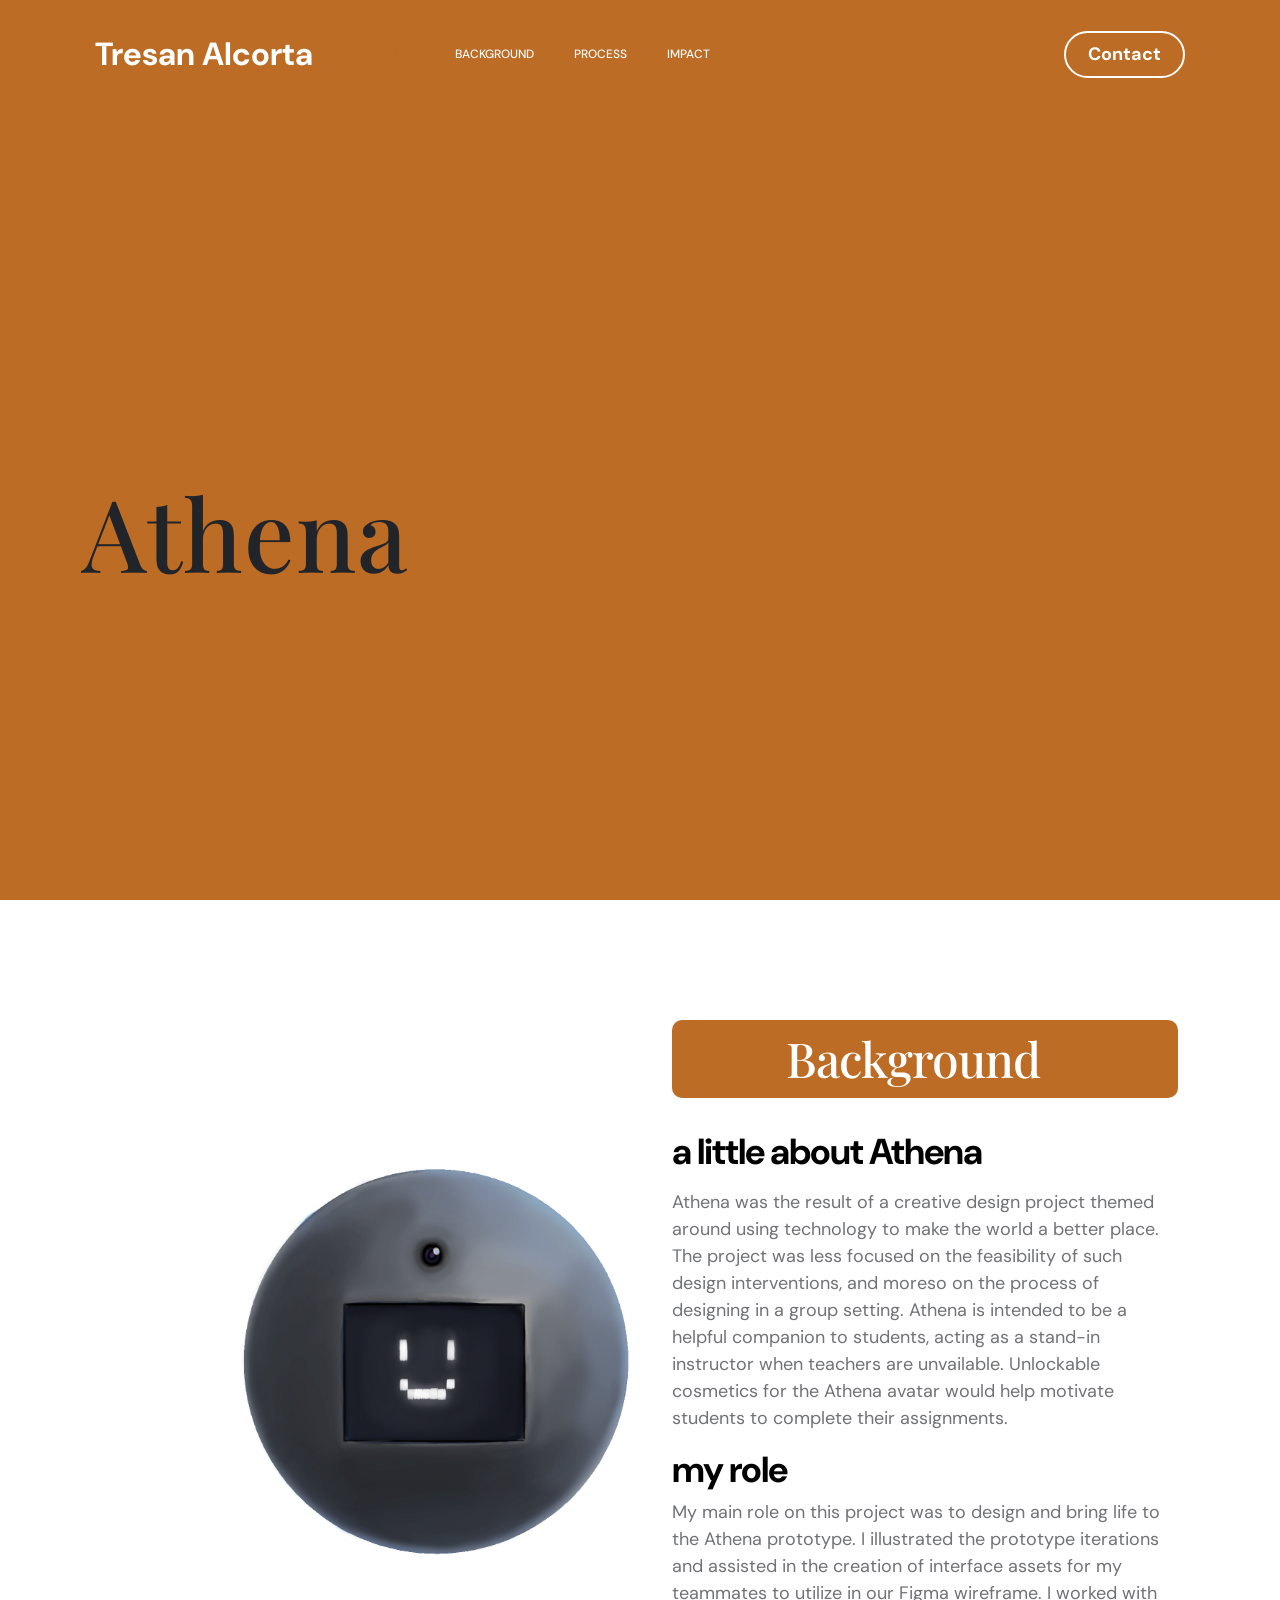
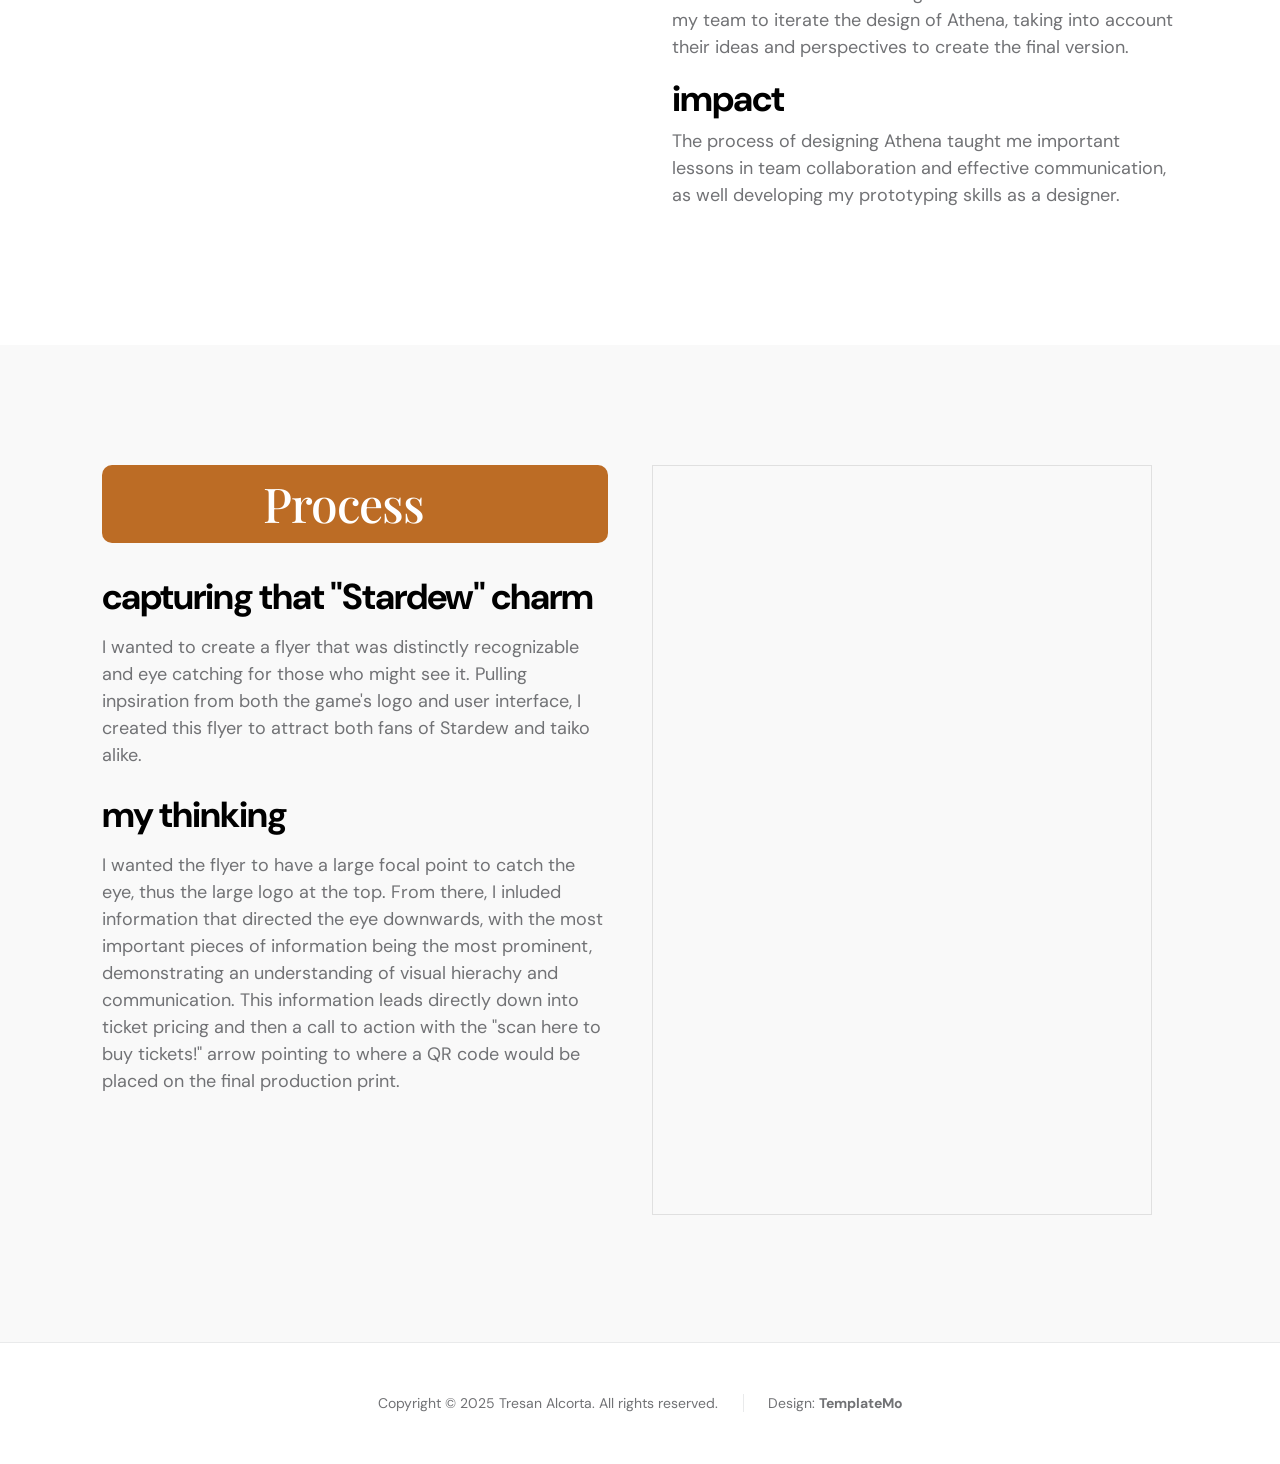
==== athena.html @ 0a97377f "added projects pages, almost good enough to submit!" ====
<!doctype html>
<html lang="en">
    <head>
        <meta charset="utf-8">
        <meta name="viewport" content="width=device-width, initial-scale=1">

        <meta name="description" content="Portfolio website showcasing work done by Tresan Alcorta">
        <meta name="author" content="Tresan Alcorta">

        <title>Tresan Alcorta's Portfolio</title>

        <!-- CSS FILES -->
        <link rel="preconnect" href="https://fonts.googleapis.com">
        
        <link rel="preconnect" href="https://fonts.gstatic.com" crossorigin>
        
        <link href="https://fonts.googleapis.com/css2?family=DM+Sans:wght@400;500;700&display=swap" rel="stylesheet">

        <link href="css/bootstrap.min.css" rel="stylesheet">

        <link href="css/bootstrap-icons.css" rel="stylesheet">

        <link href="css/magnific-popup.css" rel="stylesheet">

        <link href="css/templatemo-first-portfolio-style.css" rel="stylesheet">

        <link href="https://fonts.googleapis.com/css2?family=Playfair+Display:ital,wght@0,400..900;1,400..900&display=swap" rel="stylesheet">

        <link href="https://fonts.googleapis.com/css2?family=Caveat:wght@400..700&display=swap" rel="stylesheet">
        
    </head>
    
    <body>

        <section class="preloader">
            <div class="spinner">
                <span class="spinner-rotate"></span>    
            </div>
        </section>

        <nav class="navbar navbar-expand-lg">
            <div class="container">

                <button class="navbar-toggler" type="button" data-bs-toggle="collapse" data-bs-target="#navbarNav" aria-controls="navbarNav" aria-expanded="false" aria-label="Toggle navigation">
                    <span class="navbar-toggler-icon"></span>
                </button>

                <!-- <a href="index.html" class="navbar-brand mx-auto mx-lg-0">Tresan Alcorta</a> -->

                <div class="d-flex align-items-center d-lg-none">
                    <i class="navbar-icon bi-telephone-plus me-3"></i>
                    <a class="custom-btn btn" href="#section_5">
                        425-659-0700
                    </a>
                </div>

                <div class="collapse navbar-collapse" id="navbarNav">
                    <a href="index.html" class="navbar-brand mx-auto mx-lg-0">Tresan Alcorta</a>
                    <ul class="navbar-nav ms-lg-5">
                        <li class="nav-item">
                            <a class="nav-link click-scroll" href="#section_1">Home</a>
                        </li>

                        <li class="nav-item">
                            <a class="nav-link click-scroll" href="#section_2">Background</a>
                        </li>

                        <li class="nav-item">
                            <a class="nav-link click-scroll" href="#section_3">Process</a>
                        </li>

                        <li class="nav-item">
                            <a class="nav-link click-scroll" href="#section_4">Impact</a>
                        </li>

                        <!-- <li class="nav-item">
                            <a class="nav-link click-scroll" href="#section_5">Contact</a>
                        </li> -->
                    </ul>

                    <div class="d-lg-flex align-items-center d-none ms-auto">
                        <!-- <i class="navbar-icon bi-telephone-plus me-3"></i> -->
                        <a class="custom-btn btn" href="index.html#section_5">
                            Contact
                        </a>
                    </div>
                </div>

            </div>
        </nav>

        <main>

            <section class="section_1-1 hero d-flex justify-content-center align-items-center" id="section_1">
                <div class="container">
                    <div class="row">

                        <div class="col">
                            <div class="hero-text">
                                <div class="hero-title-wrap d-flex align-items-center mb-4">
                                    <!-- <img src="images/happy-bearded-young-man.jpg" class="avatar-image avatar-image-large img-fluid" alt=""> -->

                                    <!-- <h1 class="hero-title ms-3 mb-0"></h1> -->
                                </div>

                                <h1 class="playfair-hero">Athena</h1>
                                <!-- <p class="caveat">Portfolio</p> -->
                                <!-- <p class="mb-4"><a class="custom-btn btn custom-link" href="#section_2">Take a Look</a></p> -->

                            </div>
                        </div> 
                        

                        <!-- <div class="col-lg-5 col-12 justify-content-center">
                            <div class="hero-image-wrap"></div>
                            <img src="" class="hero-image img-fluid" alt="">
                        </div> -->

                    </div>
                </div>

                <!-- <svg xmlns="http://www.w3.org/2000/svg" viewBox="0 0 1440 320"><path fill="#535da1" fill-opacity="1" d="M0,160L24,160C48,160,96,160,144,138.7C192,117,240,75,288,64C336,53,384,75,432,106.7C480,139,528,181,576,208C624,235,672,245,720,240C768,235,816,213,864,186.7C912,160,960,128,1008,133.3C1056,139,1104,181,1152,202.7C1200,224,1248,224,1296,197.3C1344,171,1392,117,1416,90.7L1440,64L1440,0L1416,0C1392,0,1344,0,1296,0C1248,0,1200,0,1152,0C1104,0,1056,0,1008,0C960,0,912,0,864,0C816,0,768,0,720,0C672,0,624,0,576,0C528,0,480,0,432,0C384,0,336,0,288,0C240,0,192,0,144,0C96,0,48,0,24,0L0,0Z"></path></svg> -->
            </section>


            <section class="about section-padding" id="section_2">
                <div class="container">
                    <div class="row">

                        <div class="col-lg-6 col-12">
                            <a href="images/projects/athenadrone.png" class="popup-image">
                                <img class="project-img" src="images/projects/athenadrone.png" class="about-image img-fluid" alt="">
                            </a>
                            
                        </div>

                        <div class="col-lg-6 col-12 mt-5 mt-lg-0">
                            <div class="about-thumb">

                                <div class="section-title-wrap d-flex justify-content-center align-items-center mb-4">
                                    <h2 class="text-white me-4 mb-0 playfair-header float-center">Background</h2>

                                    <!-- <img src="images/profilephotoround.png" class="avatar-image img-fluid" alt=""> -->
                                </div>

                                <h3 class="pt-2 mb-3">a little about Athena</h3>

                                <p>Athena was the result of a creative design project themed around using technology to make the world a better place. The project was less focused on the feasibility of such design interventions, and moreso on the process of designing in a group setting. Athena is intended to be a helpful companion to students, acting as a stand-in instructor when teachers are unvailable. Unlockable cosmetics for the Athena avatar would help motivate students to complete their assignments.</p>

                                <h3>my role</h3>

                                <p>My main role on this project was to design and bring life to the Athena prototype. I illustrated the prototype iterations and assisted in the creation of interface assets for my teammates to utilize in our Figma wireframe. I worked with my team to iterate the design of Athena, taking into account their ideas and perspectives to create the final version.</p>

                                <h3>impact</h3>
                                <p>The process of designing Athena taught me important lessons in team collaboration and effective communication, as well developing my prototyping skills as a designer.</p>
                            </div>
                        </div>

                    </div>
                </div>
            </section>

            <section class="about section-padding" id="section_3" style="background-color: #f9f9f9;">
                <div class="container">
                    <div class="row">
                        
                        <div class="col-lg-6 col-12 mt-5 mt-lg-0">
                            <div class="about-thumb">

                                <div class="section-title-wrap d-flex justify-content-center align-items-center mb-4">
                                    <h2 class="text-white me-4 mb-0 playfair-header float-center">Process</h2>

                                </div>

                                <h3 class="pt-2 mb-3">capturing that "Stardew" charm</h3>

                                <p>I wanted to create a flyer that was distinctly recognizable and eye catching for those who might see it. Pulling inpsiration from both the game's logo and user interface, I created this flyer to attract both fans of Stardew and taiko alike. </p>

                                <h3 class="pt-2 mb-3">my thinking</h3>
                                <p class="">I wanted the flyer to have a large focal point to catch the eye, thus the large logo at the top. From there, I inluded information that directed the eye downwards, with the most important pieces of information being the most prominent, demonstrating an understanding of visual hierachy and communication. This information leads directly down into ticket pricing and then a call to action with the "scan here to buy tickets!" arrow pointing to where a QR code would be placed on the final production print.</p>

                                <h3></h3>
                            </div>
                        </div>

                        <div class="col-lg-6 col-12">
                            <div class="col-lg-6 col-12">
                            <iframe style="border: 1px solid rgba(0, 0, 0, 0.1);" width="500" height="750" src="https://embed.figma.com/proto/RP99ftiJah7hJCfqLFLR6b/Athena?type=design&node-id=38-10&scaling=scale-down&page-id=0%3A1&embed-host=share" allowfullscreen></iframe>
                            
                        </div>
                            
                        </div>


                    </div>
                </div>
            </section>

        </main>

        <footer class="site-footer">
            <div class="container">
                <div class="row">

                    <div class="col-lg-12 col-12">
                        <div class="copyright-text-wrap">
                            <p class="mb-0">
                                <span class="copyright-text">Copyright © 2025 Tresan Alcorta.  All rights reserved.</span>
                                Design: 
                                <a rel="sponsored" href="https://templatemo.com" target="_blank">TemplateMo</a>
                            </p>
                        </div>
                    </div>

                </div>
            </div>
        </footer>

        <!-- JAVASCRIPT FILES -->
        <script src="js/jquery.min.js"></script>
        <script src="js/bootstrap.min.js"></script>
        <script src="js/jquery.sticky.js"></script>
        <script src="js/click-scroll.js"></script>
        <script src="js/jquery.magnific-popup.min.js"></script>
        <script src="js/magnific-popup-options.js"></script>
        <script src="js/custom.js"></script>

    </body>
</html>
---- css/templatemo-first-portfolio-style.css ----
/*

TemplateMo 578 First Portfolio

https://templatemo.com/tm-578-first-portfolio

*/


/*---------------------------------------
  CUSTOM PROPERTIES ( VARIABLES )             
-----------------------------------------*/
:root {
  --white-color:                  #ffffff;
  --primary-color:                #dda15e;
  --secondary-color:              #bc6c25;
  --section-bg-color:             #f9f9f9;
  --dark-color:                   #000000;
  --p-color:                      #717275;
  --border-color:                 #e9eaeb;
  --featured-border-color:        #606c38;

  --body-font-family:             'DM Sans', sans-serif;

  --h1-font-size:                 62px;
  --h2-font-size:                 48px;
  --h3-font-size:                 36px;
  --h4-font-size:                 32px;
  --h5-font-size:                 24px;
  --h6-font-size:                 22px;
  --p-font-size:                  18px;
  --menu-font-size:               12px;
  --copyright-font-size:          14px;

  --border-radius-large:          100px;
  --border-radius-medium:         20px;
  --border-radius-small:          10px;

  --font-weight-normal:           400;
  --font-weight-medium:           500;
  --font-weight-bold:             700;
}

#section_1 {
  width: 100vw;
  height: 100vh;
}

.section_1-1 {
  height: 50vh;
}

.project-img {
  height: 80vh;
}

.playfair-hero {
  font-family: "Playfair Display", serif;
  font-optical-sizing: auto;
  font-weight: 500;
  font-style: normal;
  font-size: 100px;
  display: inline;
}

.playfair-header {
  font-family: "Playfair Display", serif;
  font-optical-sizing: auto;
  font-weight: 500;
  font-style: normal;
}

.caveat {
  font-family: "Caveat", cursive;
  font-optical-sizing: auto;
  font-weight: 400;
  font-style: normal;
  color: var(--white-color);
  font-size: 80px;
  padding: 0rem;
  display: inline;
}

.starchu {
  width: 75%;
  height: 75%;
  display: flex;
  padding-top: 10rem;
}

body {
    background: var(--white-color);
    font-family: var(--body-font-family); 
}

#section_1 {
  background-color: 606c38;
}

.about-image {
  border-radius: 15px;
  height: 80%;
}

/*---------------------------------------
  TYPOGRAPHY               
-----------------------------------------*/

h2,
h3,
h4,
h5,
h6 {
  color: var(--dark-color);
}

h1,
h2,
h3,
h4,
h5,
h6 {
  font-weight: var(--font-weight-bold);
  letter-spacing: -1px;
}

h1 {
  font-size: var(--h1-font-size);
  letter-spacing: 1px;
}

h2 {
  font-size: var(--h2-font-size);
  color: var(--secondary-color);
  
}

h3 {
  font-size: var(--h3-font-size);
}

h4 {
  font-size: var(--h4-font-size);
}

h5 {
  font-size: var(--h5-font-size);
  line-height: normal;
}

h6 {
  font-size: var(--h6-font-size);
}

p {
  color: var(--p-color);
  font-size: var(--p-font-size);
  font-weight: var(--font-weight-normal);
}

ul li {
  color: var(--p-color);
  font-size: var(--p-font-size);
  font-weight: var(--font-weight-normal);
}

a, 
button {
  touch-action: manipulation;
  transition: all 0.3s;
}

a {
  color: var(--p-color);
  text-decoration: none;
}

a:hover {
  color: var(--secondary-color);
}

::selection {
  background: var(--secondary-color);
  color: var(--white-color);
}

::-moz-selection {
  background: var(--secondary-color);
  color: var(--white-color);
}

.section-padding {
  padding-top: 120px;
  padding-bottom: 120px;
}

b,
strong {
  font-weight: var(--font-weight-bold);
}

.section-title-wrap {
  background: var(--secondary-color);
  border-radius: var(--border-radius-small);
  padding: 10px 30px;
}


/*---------------------------------------
  AVATAR IMAGE               
-----------------------------------------*/
.avatar-image {
  border-radius: var(--border-radius-large);
  width: 160px;
  height: 160px;
  object-fit: cover;
}

.avatar-image-large {
  width: 90.4px;
  height: 90.4px;
}


/*---------------------------------------
  PRE LOADER               
-----------------------------------------*/
.preloader {
  position: fixed;
  top: 0;
  left: 0;
  width: 100%;
  height: 100%;
  z-index: 99999;
  display: flex;
  flex-flow: row nowrap;
  justify-content: center;
  align-items: center;
  background: none repeat scroll 0 0 var(--white-color);
}

.spinner {
  border: 1px solid transparent;
  border-radius: var(--border-radius-small);
  position: relative;
}

.spinner:before {
  content: '';
  box-sizing: border-box;
  position: absolute;
  top: 50%;
  left: 50%;
  width: 45px;
  height: 45px;
  margin-top: -10px;
  margin-left: -10px;
  border-radius: 50%;
  border: 1px solid var(--border-color);
  border-top-color: var(--white-color);
  animation: spinner .9s linear infinite;
}

@-webkit-@keyframes spinner {
  to {transform: rotate(360deg);
  }
}

@keyframes spinner {
  to {transform: rotate(360deg);}
}


/*---------------------------------------
  CUSTOM ICON               
-----------------------------------------*/
.navbar-icon {
  background: var(--white-color);
  border-radius: var(--border-radius-large);
  color: var(--dark-color);
  width: 47px;
  height: 47px;
  line-height: 47px;
  text-align: center;
}

.is-sticky .navbar-icon {
  background: var(--secondary-color);
  color: var(--white-color);
}

.form-check-icon {
  color: var(--secondary-color);
}


/*---------------------------------------
  CUSTOM BUTTON               
-----------------------------------------*/
.custom-btn,
.navbar .custom-btn {
  font-size: var(--p-font-size);
  font-weight: var(--font-weight-bold);
}

.navbar .custom-btn {
  background: transparent;
  border-width: 2px;
  border-style: solid;
  border-color: var(--white-color);
  color: var(--white-color);
  padding: 8px 22px;
}

.navbar .custom-btn:hover {
  background: var(--white-color);
  border-color: transparent;
  color: var(--secondary-color);
}

.custom-btn {
  background: var(--secondary-color);
  border-radius: var(--border-radius-large);
  color: var(--white-color);
  font-weight: var(--font-weight-bold);
  padding: 12px 24px;
}

.custom-btn:hover {
  background: var(--primary-color);
  box-shadow: 0 1rem 3rem rgba(0,0,0,.175);
  color: var(--white-color);
}

.custom-border-btn {
  background: transparent;
  border: 2px solid var(--border-color);
  color: var(--p-color);
}

.custom-border-btn:hover {
  background: var(--secondary-color);
  border-color: var(--secondary-color);
  color: var(--white-color);
}

.custom-link {
	background-color: var(--primary-color);
}

.custom-link:hover {
	background-color: var(--secondary-color);
}


/*---------------------------------------
  NAVIGATION              
-----------------------------------------*/
.sticky-wrapper {
  position: relative;
  z-index: 222;
  height: auto !important;
}

.is-sticky,
.is-sticky .navbar .container {
  background: var(--white-color);
  box-shadow: 0 1rem 3rem rgb(0 0 0 / 18%);
}

.is-sticky .navbar-brand,
.is-sticky .navbar-brand:hover {
  color: var(--dark-color);
}

.is-sticky .navbar-nav .nav-link {
  color: var(--p-color);
}

.is-sticky .navbar .custom-btn {
  border-color: var(--secondary-color);
  color: var(--secondary-color);
}

.is-sticky .navbar .custom-btn:hover {
  background: var(--secondary-color);
  color: var(--white-color);
}

.navbar {
  background: transparent;
  position: absolute;
  z-index: 9;
  right: 0;
  left: 0;
  transition: all 0.3s;
  padding-top: 15px;
  padding-bottom: 0;
}

.navbar .container {
  border-radius: var(--border-radius-small);
  padding: 10px 25px;
}

.navbar-brand {
  font-size: var(--h4-font-size);
  font-weight: var(--font-weight-bold);
}

.navbar-brand,
.navbar-brand:hover {
  color: var(--white-color);
}

.navbar-expand-lg .navbar-nav .nav-link {
  padding-right: 0;
  padding-left: 0;
  margin-right: 20px;
  margin-left: 20px;
}

.navbar-nav .nav-link {
  display: inline-block;
  color: var(--section-bg-color);
  font-size: var(--menu-font-size);
  font-weight: var(--font-weight-medium);
  text-transform: uppercase;
  position: relative;
  padding-top: 15px;
  padding-bottom: 15px;
}

.navbar-nav .nav-link::after {
  content: "";
  background: transparent;
  position: absolute;
  bottom: 6px;
  right: 0;
  left: 0;
  width: 100%;
  height: 2px;
}

.navbar-nav .nav-link.active::after, 
.navbar-nav .nav-link:hover::after {
  background: var(--secondary-color);
}

.navbar-nav .nav-link.active, 
.navbar-nav .nav-link:hover {
  color: var(--secondary-color);
}

.navbar-toggler {
  border: 0;
  padding: 0;
  cursor: pointer;
  margin: 0;
  width: 30px;
  height: 35px;
  outline: none;
}

.navbar-toggler:focus {
  outline: none;
  box-shadow: none;
}

.navbar-toggler[aria-expanded="true"] .navbar-toggler-icon {
  background: transparent;
}

.navbar-toggler[aria-expanded="true"] .navbar-toggler-icon:before,
.navbar-toggler[aria-expanded="true"] .navbar-toggler-icon:after {
  transition: top 300ms 50ms ease, -webkit-transform 300ms 350ms ease;
  transition: top 300ms 50ms ease, transform 300ms 350ms ease;
  transition: top 300ms 50ms ease, transform 300ms 350ms ease, -webkit-transform 300ms 350ms ease;
  top: 0;
}

.navbar-toggler[aria-expanded="true"] .navbar-toggler-icon:before {
  transform: rotate(45deg);
}

.navbar-toggler[aria-expanded="true"] .navbar-toggler-icon:after {
  transform: rotate(-45deg);
}

.navbar-toggler .navbar-toggler-icon {
  background: var(--white-color);
  transition: background 10ms 300ms ease;
  display: block;
  width: 30px;
  height: 2px;
  position: relative;
}

.navbar-toggler .navbar-toggler-icon:before,
.navbar-toggler .navbar-toggler-icon:after {
  transition: top 300ms 350ms ease, -webkit-transform 300ms 50ms ease;
  transition: top 300ms 350ms ease, transform 300ms 50ms ease;
  transition: top 300ms 350ms ease, transform 300ms 50ms ease, -webkit-transform 300ms 50ms ease;
  position: absolute;
  right: 0;
  left: 0;
  background: var(--white-color);
  width: 30px;
  height: 2px;
  content: '';
}

.navbar-toggler .navbar-toggler-icon::before {
  top: -8px;
}

.navbar-toggler .navbar-toggler-icon::after {
  top: 8px;
}


/*---------------------------------------
  HERO              
-----------------------------------------*/
.hero {
  background: var(--secondary-color);
  position: relative;
  overflow: hidden;
  padding-top: 330px;
  padding-bottom: 330px;
  width: 100vw;
  height: 100vh;
}

@media  screen and (min-width: 991px) {
  .hero {
    height: 60vh;
  }
}

.hero-title,
.hero h2 {
  background: var(--white-color);
  box-shadow: 0 1rem 3rem rgba(0,0,0,.175);
  border-radius: var(--border-radius-large);
  display: inline-block;
  padding: 8px 24px;
}

.hero-title {
	font-size: 44px;
}

.hero h2 {
	font-size: 38px;
}

.hero-text {
  position: relative;
  z-index: 22;
  top: 70px;
}

.hero-image-wrap {
  background: var(--white-color);
  border-radius: 100%;
  width: 350px;
  height: 350px;
  position: absolute;
  z-index: 22;
  top: -50px;
  right: 0;
  left: 0;
  margin: auto;
  pointer-events: none;
}

.hero-image {
  position: absolute;
  z-index: 22;
  top: 0;
  min-width: 550px;
}

.hero svg {
  position: absolute;
  z-index: 2;
  bottom: 0;
  right: 0;
  left: 0;
  overflow: hidden;
  height: 100%;
  pointer-events: none;
}

.school-logo {
  width: 75%;
}


/*---------------------------------------
  ABOUT              
-----------------------------------------*/
.profile-thumb {
  border: 1px solid var(--border-color);
  border-radius: var(--border-radius-medium);
  position: relative;
  overflow: hidden;
}

.profile-title {
  border-bottom: 1px solid var(--border-color);
  padding: 15px 30px;
}

.profile-small-title {
  border-right: 1px solid var(--border-color);
  color: var(--secondary-color);
  font-weight: var(--font-weight-bold);
  min-width: 140px;
  margin-right: 10px;
  padding: 13px 30px;
  display: inline-block;
}

.profile-body p {
  margin-bottom: 0;
}

.profile-body p:nth-of-type(even) {
  background: var(--white-color);
}

.about-age {
  border-radius: var(--border-radius-medium);
}

.about-thumb {
  padding-right: 20px;
  padding-left: 20px;
}


/*---------------------------------------
  FEATURED              
-----------------------------------------*/
.featured-numbers {
  font-size: var(--h1-font-size);
  line-height: normal;
  display: block;
}

.featured-text {
  color: var(--secondary-color);
}

.featured-border-bottom {
  border-bottom: 1px solid var(--border-color);
}

.featured-border-start {
  border-left: 1px solid var(--border-color);
}


/*---------------------------------------
  CLIENTS              
-----------------------------------------*/

.clients-item-height {
	height: 120px;
}

.clients-image {
  display: block;
  max-width: 100px;
  margin: auto;
  transition: all ease 0.2s;
}

.clients-image:hover {
  transform: scale(1.3);
}


/*---------------------------------------
  SERVICES              
-----------------------------------------*/
.services,
.featured {
  background: var(--section-bg-color);
  border-top: 1px solid var(--border-color);
  border-bottom: 1px solid var(--border-color);
}

.services-thumb {
  background: var(--white-color);
  border: 2px solid transparent;
  border-radius: var(--border-radius-medium);
  position: relative;
  overflow: hidden;
  margin-bottom: 24px;
  padding: 40px 40px 240px 40px;
  transition: all 0.5s;
}

.services-thumb-up {
  position: relative;
  bottom: 50px;
  margin-bottom: -50px;
}

.services-thumb:hover {
  border: 2px solid var(--secondary-color);
  box-shadow: 0 1rem 3rem rgba(0,0,0,.175);
}

.services-thumb:hover .services-icon-wrap {
  /* background: var(--secondary-color);
  border-color: var(--secondary-color); */
  /* color: var(--white-color); */
}


.services-icon-wrap {
  /* border: 1px solid var(--border-color); */
  border-radius: var(--border-radius-small);
  position: absolute;
  bottom: 0;
  right: 0;
  width: 50%;
  height: 55%;
  transform: rotate(-35deg) translateY(55px);
  transition: all ease 0.5s;
}

.services-icon {
  font-size: 90px;
  position: relative;
  bottom: 15px;
}

.services-thumb:hover .services-price-wrap {
  background: var(--secondary-color);
}

.services-thumb:hover .services-price-overlay {
  background: var(--primary-color);
}

.services-price-wrap {
  background: var(--primary-color);
  border-radius: var(--border-radius-medium);
  position: relative;
  overflow: hidden;
  padding: 6px 20px 6px 15px;
  transition: all ease 0.5s;
}

.services-price-text {
  color: var(--white-color);
  font-size: var(--copyright-font-size);
  font-weight: var(--font-weight-bold);
}

.services-price-overlay {
  background: var(--secondary-color);
  border-bottom-left-radius: 100%;
  position: absolute;
  top: 0;
  right: 0;
  width: 20px;
  height: 20px;
  pointer-events: none;
}


/*---------------------------------------
  PROJECTS              
-----------------------------------------*/
.projects-thumb {
  background: var(--section-bg-color);
  border: 2px solid var(--white-color);
  border-radius: var(--border-radius-medium);
  position: relative;
  overflow: hidden;
  margin-top: 24px;
  margin-bottom: 24px;
  padding: 40px;
  transition: all ease 0.5s;
}

.projects-thumb:hover {
  border-color: var(--secondary-color);
}

.projects-thumb:hover .projects-image,
.projects-thumb:focus .projects-image {
  transform: rotate(0) translateY(0);
}

.projects-thumb .popup-image {
  display: block;
  width: 100%;
  height: 100%;
}

.projects-image {
  border-radius: var(--border-radius-medium);
  display: block;
  width: 100%;
  transform: rotate(10deg) translateY(80px);
  transition: all ease 0.5s;
  float: left;
}

.projects-title {
  margin-bottom: 20px;
}

.projects-tag {
  font-size: var(--menu-font-size);
  font-weight: var(--font-weight-medium);
  color: var(--secondary-color);
  text-transform: uppercase;
  margin-bottom: 5px;
}


/*---------------------------------------
  CONTACT              
-----------------------------------------*/
.contact {
  background: var(--section-bg-color);
}

.contact-info {
  background: var(--white-color);
  border-top-right-radius: var(--border-radius-small);
  border-bottom-right-radius: var(--border-radius-small);
  padding: 60px 30px 30px 30px;
  height: 100%;
}

.contact-info-border-start {
  border-right: 1px solid var(--border-color);
  border-radius: var(--border-radius-small) 0 0 var(--border-radius-small);
}

.contact-form {
  margin-left: 10px;
}


/*---------------------------------------
  CUSTOM FORM               
-----------------------------------------*/
.custom-form .form-control {
  background: var(--white-color);
  box-shadow: none;
  border: 2px solid var(--border-color);
  color: var(--p-color);
  margin-bottom: 24px;
  padding-top: 13px;
  padding-bottom: 13px;
  outline: none;
}

.form-floating>label {
  color: var(--p-color);
}

.form-check-inline {
  vertical-align: middle;
  width: 100%;
  position: relative;
  margin-right: 0;
  margin-top: 0;
  margin-bottom: 24px;
  padding: 0;
}

.custom-form .form-check-label {
  position: absolute;
  top: 50%;
  left: 50%;
  transform: translate(-50%, -50%);
  text-align: center;
}

.form-check-label-text {
  color: var(--p-color);
  display: block;
  font-size: copyright-font-size;
  margin-top: 5px;
}

.form-check-input[type=checkbox] {
  background: var(--white-color);
  border: 2px solid var(--border-color);
  box-shadow: none;
  outline: none;
  width: 100%;
  margin-top: 0;
  margin-left: 0;
  padding: 40px 50px;
}

.form-check-input:checked[type=checkbox] {
  background-image: none;
}

.form-check-input:hover,
.form-check-input:checked {
  background-color: transparent;
  border-color: var(--secondary-color);
}

.custom-form .form-control:hover,
.custom-form .form-control:focus {
  background: transparent;
  border-color: var(--secondary-color);
}

.custom-form .form-floating textarea {
  height: 150px;
}

.custom-form button[type="submit"] {
  background: var(--secondary-color);
  border: none;
  border-radius: var(--border-radius-large);
  color: var(--white-color);
  font-weight: var(--font-weight-bold);
  transition: all 0.3s;
  margin-bottom: 0;
}

.custom-form button[type="submit"]:hover,
.custom-form button[type="submit"]:focus {
  background: var(--primary-color);
  border-color: transparent;
}


/*---------------------------------------
  SITE FOOTER              
-----------------------------------------*/
.site-footer {
  border-top: 1px solid var(--border-color);
  padding-top: 50px;
  padding-bottom: 50px;
  text-align: center;
}

.site-footer-title {
  font-size: var(--menu-font-size);
  color: var(--dark-color);
  text-transform: uppercase;
}

.copyright-text-wrap p,
.copyright-text {
  font-size: var(--copyright-font-size);
}

.copyright-text {
  border-right: 1px solid var(--border-color);
  padding-right: 25px;
  margin-right: 20px;
}

.copyright-text-wrap a {
  font-weight: var(--font-weight-bold);
}

.footer-menu {
  margin: 0;
  padding: 0;
}

.footer-menu-item {
  list-style: none;
  display: inline-block;
  vertical-align: top;
}

.footer-menu-link {
  border: 1px solid var(--border-color);
  border-radius: var(--border-radius-medium);
  font-size: var(--copyright-font-size);
  font-weight: var(--font-weight-medium);
  display: inline-block;
  vertical-align: top;
  text-align: center;
  margin-right: 10px;
  margin-bottom: 10px;
  padding: 6px 14px;
  min-width: 70px;
}

.footer-menu-link:hover {
  background: var(--secondary-color);
  border-color: transparent;
  color: var(--white-color);
}


/*---------------------------------------
  SOCIAL ICON               
-----------------------------------------*/
.social-icon {
  margin: 0;
  padding: 0;
}

.social-icon-item {
  list-style: none;
  display: inline-block;
  vertical-align: top;
}

.social-icon-link {
  border: 1px solid var(--border-color);
  border-radius: var(--border-radius-large);
  font-size: var(--copyright-font-size);
  color: var(--dark-color);
  display: inline-block;
  vertical-align: top;
  margin: 2px 2px 5px 2px;
  width: 40px;
  height: 40px;
  line-height: 40px;
  text-align: center;
}

.social-icon-link:hover {
  background: var(--secondary-color);
  border-color: transparent;
  color: var(--white-color);
}


/*---------------------------------------
  RESPONSIVE STYLES               
-----------------------------------------*/
@media screen and (min-width: 1600px) {
  .hero {
    padding-top: 380px;
    padding-bottom: 380px;
  }

  .hero-image-wrap {
    top: -50px;
    width: 400px;
    height: 400px;
  }

  .hero-image {
    min-width: 650px;
  }
  
  .hero-title,
	.hero h2 {
	  font-size: var(--h2-font-size);
	}
}

@media screen and (max-width: 991px) {
  h1 {
    font-size: 48px;
  }

  h2 {
    font-size: 36px;
  }

  h3 {
    font-size: 32px;
  }

  h4 {
    font-size: 28px;
  }

  h5 {
    font-size: 20px;
  }

  h6 {
    font-size: 18px;
  }

  .-padding {
    padding-top: 80px;
    padding-bottom: 80px;
  }

  .custom-btn,
  .navbar .custom-btn {
    font-size: var(--copyright-text-font-size);
    padding: 8px 16px;
  }

  .navbar .container {
    background: var(--white-color);
  }

  .navbar-brand,
  .navbar-brand:hover {
    color: var(--dark-color);
  }

  .navbar-icon {
    background: var(--secondary-color);
    color: var(--white-color);
    width: 44px;
    height: 44px;
    line-height: 44px;
  }

  .navbar .custom-btn {
    border-color: var(--secondary-color);
    color: var(--secondary-color);
  }

  .navbar-toggler .navbar-toggler-icon,
  .navbar-toggler .navbar-toggler-icon:before,
  .navbar-toggler .navbar-toggler-icon:after {
    background: var(--dark-color);
  }

  .navbar-expand-lg .navbar-nav .nav-link {
    margin-left: 0;
  }

  .navbar-nav .nav-link {
    color: var(--p-color);
    padding-top: 10px;
    padding-bottom: 10px;
  }

  .hero {
    padding-top: 200px;
    padding-bottom: 400px;
  }

  .hero-text {
    top: 0;
    margin-bottom: 120px;
  }

  .about-thumb {
    padding-right: 0;
    padding-left: 0;
  }

  .about-numbers {
    font-size: 42px;
  }

  .services-thumb-up {
    bottom: 0;
    margin-bottom: 32px;
  }

  .services-thumb {
    margin-bottom: 32px;
    padding-bottom: 270px;
  }

  .services-icon-wrap {
    width: 45%;
    height: 60%;
  }

  .services .col-lg-10 .row .col-lg-6:last-child,
  .projects .col-lg-4:last-child {
    margin-bottom: 0;
  }

  .projects-thumb {
    margin-top: 0;
    margin-bottom: 32px;
  }

  .contact-info {
    border-radius: 0 0 var(--border-radius-small) var(--border-radius-small);
    padding: 40px 30px;
  }

  .contact-info-border-start {
    border-right: 0;
    border-bottom: 1px solid var(--border-color);
    border-radius: var(--border-radius-small) var(--border-radius-small) 0 0;
  }
}

@media screen and (max-width: 575px) {
  .navbar .container {
    margin-right: 12px;
    margin-left: 12px;
  }
}

@media screen and (max-width: 480px) {
  h1 {
    font-size: 40px;
  }

  h2 {
    font-size: 28px;
  }

  h3 {
    font-size: 26px;
  }

  h4 {
    font-size: 22px;
  }

  h5 {
    font-size: 20px;
  }

  .custom-btn,
  .navbar .custom-btn {
    font-size: 13px;
    padding: 6px 12px;
  }

  .navbar-icon {
    font-size: var(--copyright-font-size);
    width: 35.5px;
    height: 35.5px;
    line-height: 35.5px;
  }

  .hero-image-wrap {
    width: 300px;
    height: 300px;
  }

  .hero-image {
    min-width: inherit;
  }
}
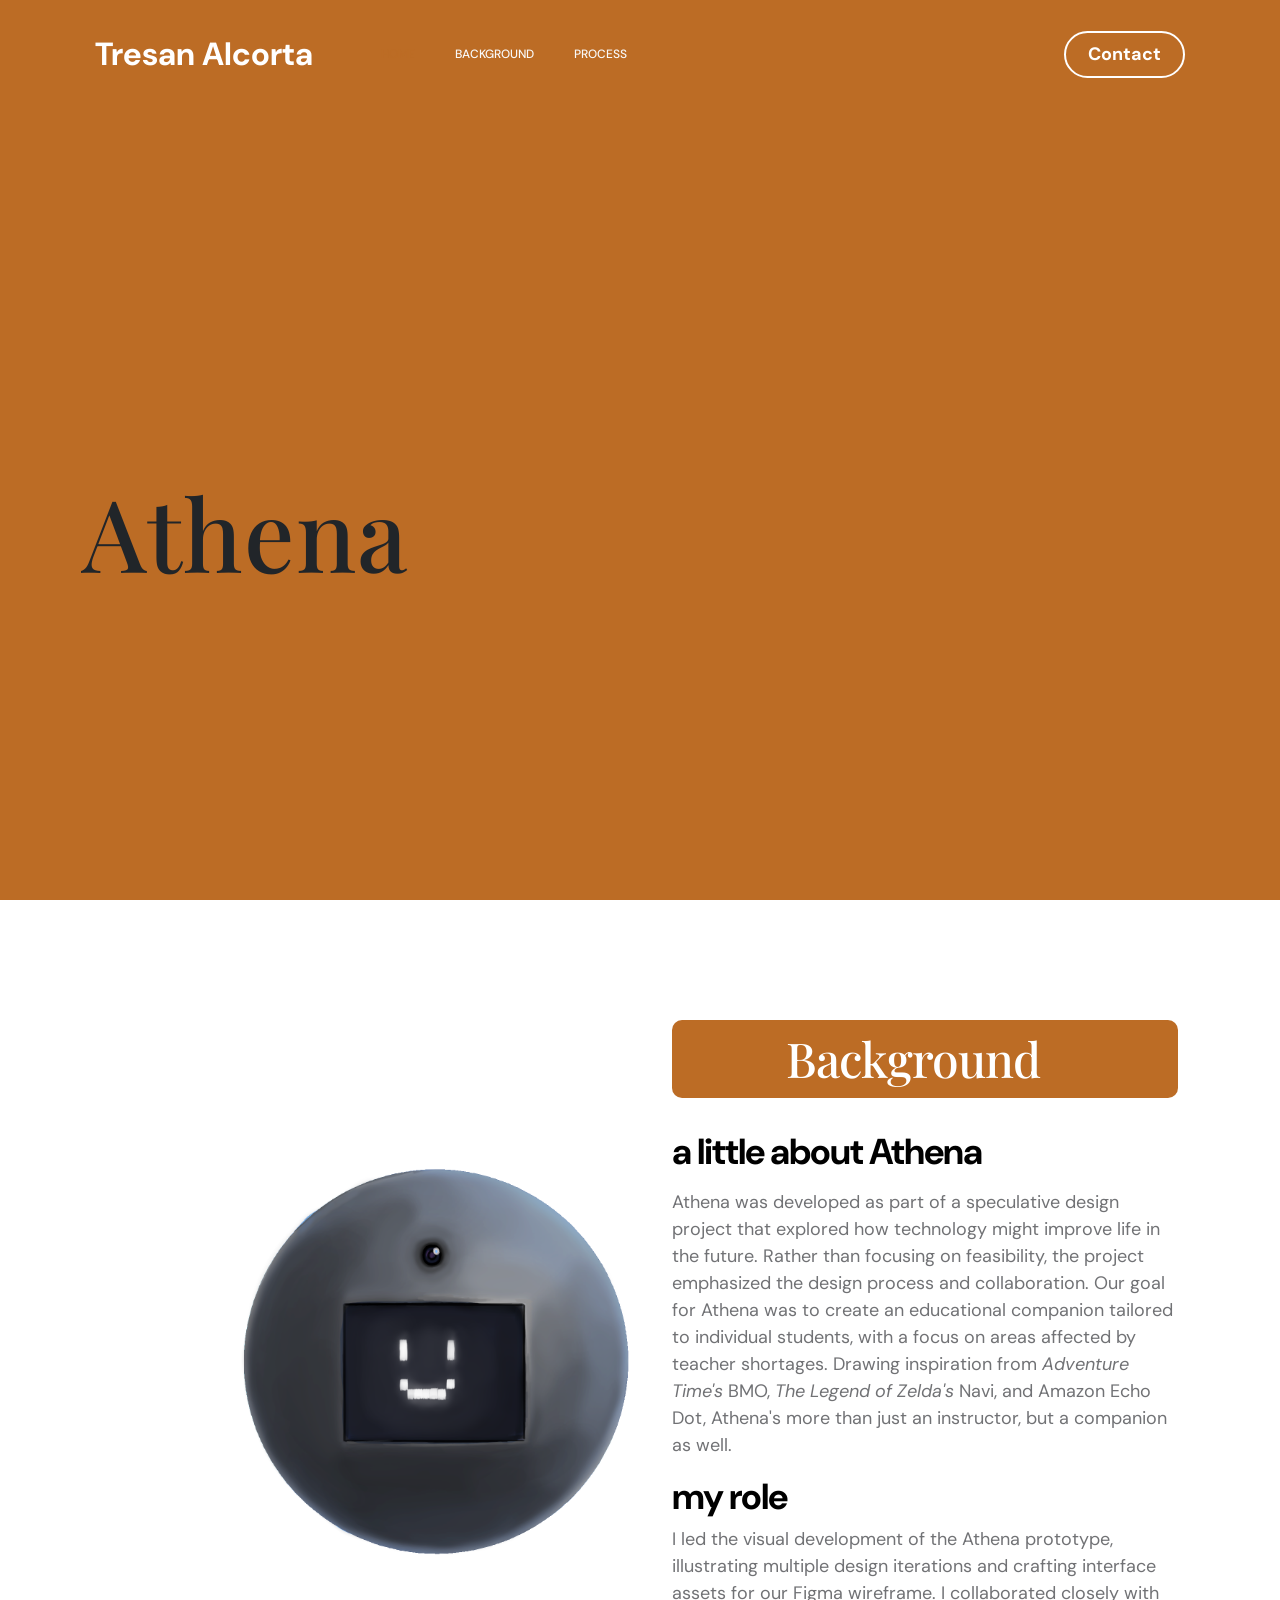
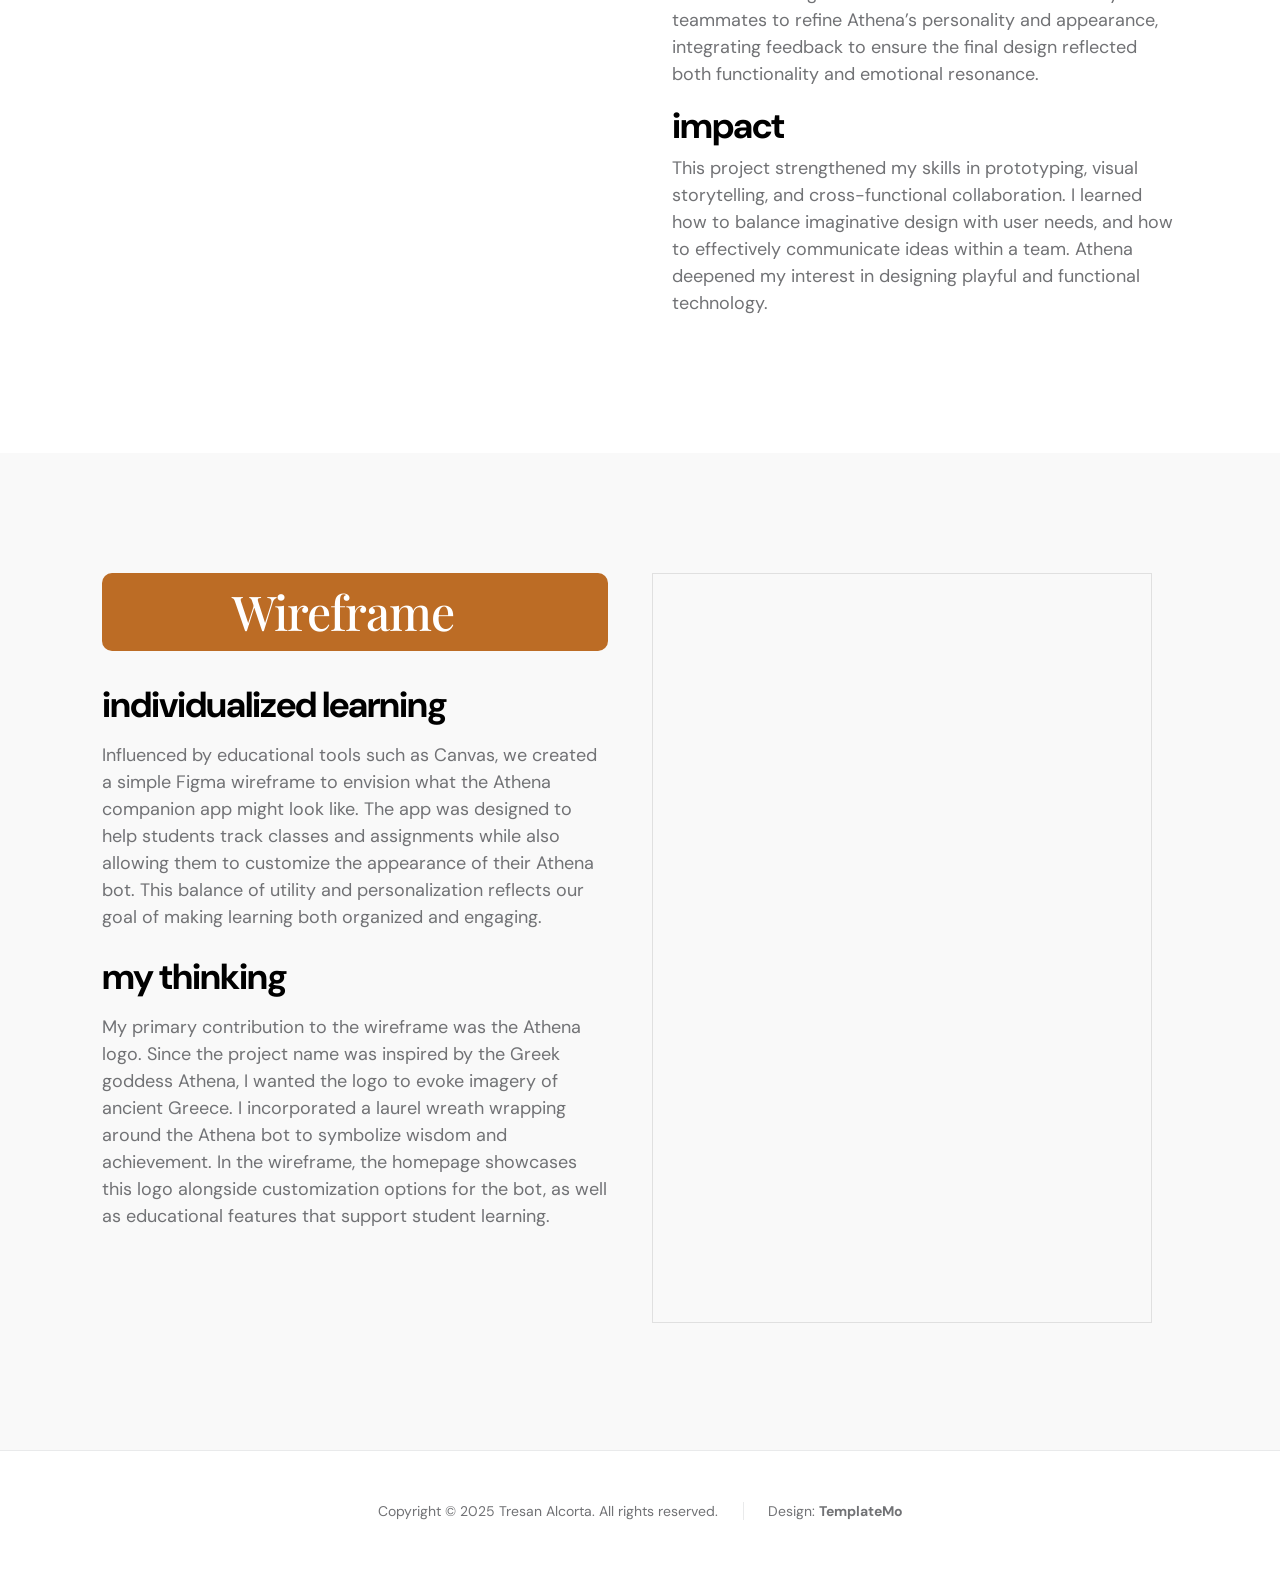
==== commit 5bb25557: "i think im done? for now" ====
--- a/athena.html
+++ b/athena.html
@@ -69,13 +69,6 @@
                             <a class="nav-link click-scroll" href="#section_3">Process</a>
                         </li>
 
-                        <li class="nav-item">
-                            <a class="nav-link click-scroll" href="#section_4">Impact</a>
-                        </li>
-
-                        <!-- <li class="nav-item">
-                            <a class="nav-link click-scroll" href="#section_5">Contact</a>
-                        </li> -->
                     </ul>
 
                     <div class="d-lg-flex align-items-center d-none ms-auto">
@@ -94,6 +87,8 @@
             <section class="section_1-1 hero d-flex justify-content-center align-items-center" id="section_1">
                 <div class="container">
                     <div class="row">
+                        
+
 
                         <div class="col">
                             <div class="hero-text">
@@ -109,7 +104,7 @@
 
                             </div>
                         </div> 
-                        
+
 
                         <!-- <div class="col-lg-5 col-12 justify-content-center">
                             <div class="hero-image-wrap"></div>
@@ -145,14 +140,14 @@
 
                                 <h3 class="pt-2 mb-3">a little about Athena</h3>
 
-                                <p>Athena was the result of a creative design project themed around using technology to make the world a better place. The project was less focused on the feasibility of such design interventions, and moreso on the process of designing in a group setting. Athena is intended to be a helpful companion to students, acting as a stand-in instructor when teachers are unvailable. Unlockable cosmetics for the Athena avatar would help motivate students to complete their assignments.</p>
+                                <p>Athena was developed as part of a speculative design project that explored how technology might improve life in the future. Rather than focusing on feasibility, the project emphasized the design process and collaboration. Our goal for Athena was to create an educational companion tailored to individual students, with a focus on areas affected by teacher shortages. Drawing inspiration from <em>Adventure Time's</em> BMO, <em>The Legend of Zelda's</em> Navi, and Amazon Echo Dot, Athena's more than just an instructor, but a companion as well.</p>
 
                                 <h3>my role</h3>
 
-                                <p>My main role on this project was to design and bring life to the Athena prototype. I illustrated the prototype iterations and assisted in the creation of interface assets for my teammates to utilize in our Figma wireframe. I worked with my team to iterate the design of Athena, taking into account their ideas and perspectives to create the final version.</p>
+                                <p>I led the visual development of the Athena prototype, illustrating multiple design iterations and crafting interface assets for our Figma wireframe. I collaborated closely with teammates to refine Athena’s personality and appearance, integrating feedback to ensure the final design reflected both functionality and emotional resonance.</p>
 
                                 <h3>impact</h3>
-                                <p>The process of designing Athena taught me important lessons in team collaboration and effective communication, as well developing my prototyping skills as a designer.</p>
+                                <p>This project strengthened my skills in prototyping, visual storytelling, and cross-functional collaboration. I learned how to balance imaginative design with user needs, and how to effectively communicate ideas within a team. Athena deepened my interest in designing playful and functional technology.</p>
                             </div>
                         </div>
 
@@ -168,16 +163,16 @@
                             <div class="about-thumb">
 
                                 <div class="section-title-wrap d-flex justify-content-center align-items-center mb-4">
-                                    <h2 class="text-white me-4 mb-0 playfair-header float-center">Process</h2>
+                                    <h2 class="text-white me-4 mb-0 playfair-header float-center">Wireframe</h2>
 
                                 </div>
 
-                                <h3 class="pt-2 mb-3">capturing that "Stardew" charm</h3>
-
-                                <p>I wanted to create a flyer that was distinctly recognizable and eye catching for those who might see it. Pulling inpsiration from both the game's logo and user interface, I created this flyer to attract both fans of Stardew and taiko alike. </p>
+                                <h3 class="pt-2 mb-3">individualized learning</h3>
+
+                                <p>Influenced by educational tools such as Canvas, we created a simple Figma wireframe to envision what the Athena companion app might look like. The app was designed to help students track classes and assignments while also allowing them to customize the appearance of their Athena bot. This balance of utility and personalization reflects our goal of making learning both organized and engaging.</p>
 
                                 <h3 class="pt-2 mb-3">my thinking</h3>
-                                <p class="">I wanted the flyer to have a large focal point to catch the eye, thus the large logo at the top. From there, I inluded information that directed the eye downwards, with the most important pieces of information being the most prominent, demonstrating an understanding of visual hierachy and communication. This information leads directly down into ticket pricing and then a call to action with the "scan here to buy tickets!" arrow pointing to where a QR code would be placed on the final production print.</p>
+                                <p class="">My primary contribution to the wireframe was the Athena logo. Since the project name was inspired by the Greek goddess Athena, I wanted the logo to evoke imagery of ancient Greece. I incorporated a laurel wreath wrapping around the Athena bot to symbolize wisdom and achievement. In the wireframe, the homepage showcases this logo alongside customization options for the bot, as well as educational features that support student learning.</p>
 
                                 <h3></h3>
                             </div>
--- a/css/templatemo-first-portfolio-style.css
+++ b/css/templatemo-first-portfolio-style.css
@@ -102,6 +102,9 @@
   height: 80%;
 }
 
+.hero-col {
+  width: 100px;
+}
 /*---------------------------------------
   TYPOGRAPHY               
 -----------------------------------------*/
@@ -326,6 +329,20 @@
   padding: 12px 24px;
 }
 
+.custom-arrow-btn {
+  width: 60px;
+  background: var(--secondary-color);
+  border-radius: 25%;
+  color: var(--white-color);
+  font-weight: var(--font-weight-bold);
+}
+
+.custom-arrow-btn:hover {
+  background: var(--primary-color);
+  box-shadow: 0 1rem 3rem rgba(0,0,0,.175);
+  color: var(--white-color);
+}
+
 .custom-btn:hover {
   background: var(--primary-color);
   box-shadow: 0 1rem 3rem rgba(0,0,0,.175);
@@ -836,8 +853,7 @@
 
 .contact-info {
   background: var(--white-color);
-  border-top-right-radius: var(--border-radius-small);
-  border-bottom-right-radius: var(--border-radius-small);
+  border-radius: var(--border-radius-small);
   padding: 60px 30px 30px 30px;
   height: 100%;
 }
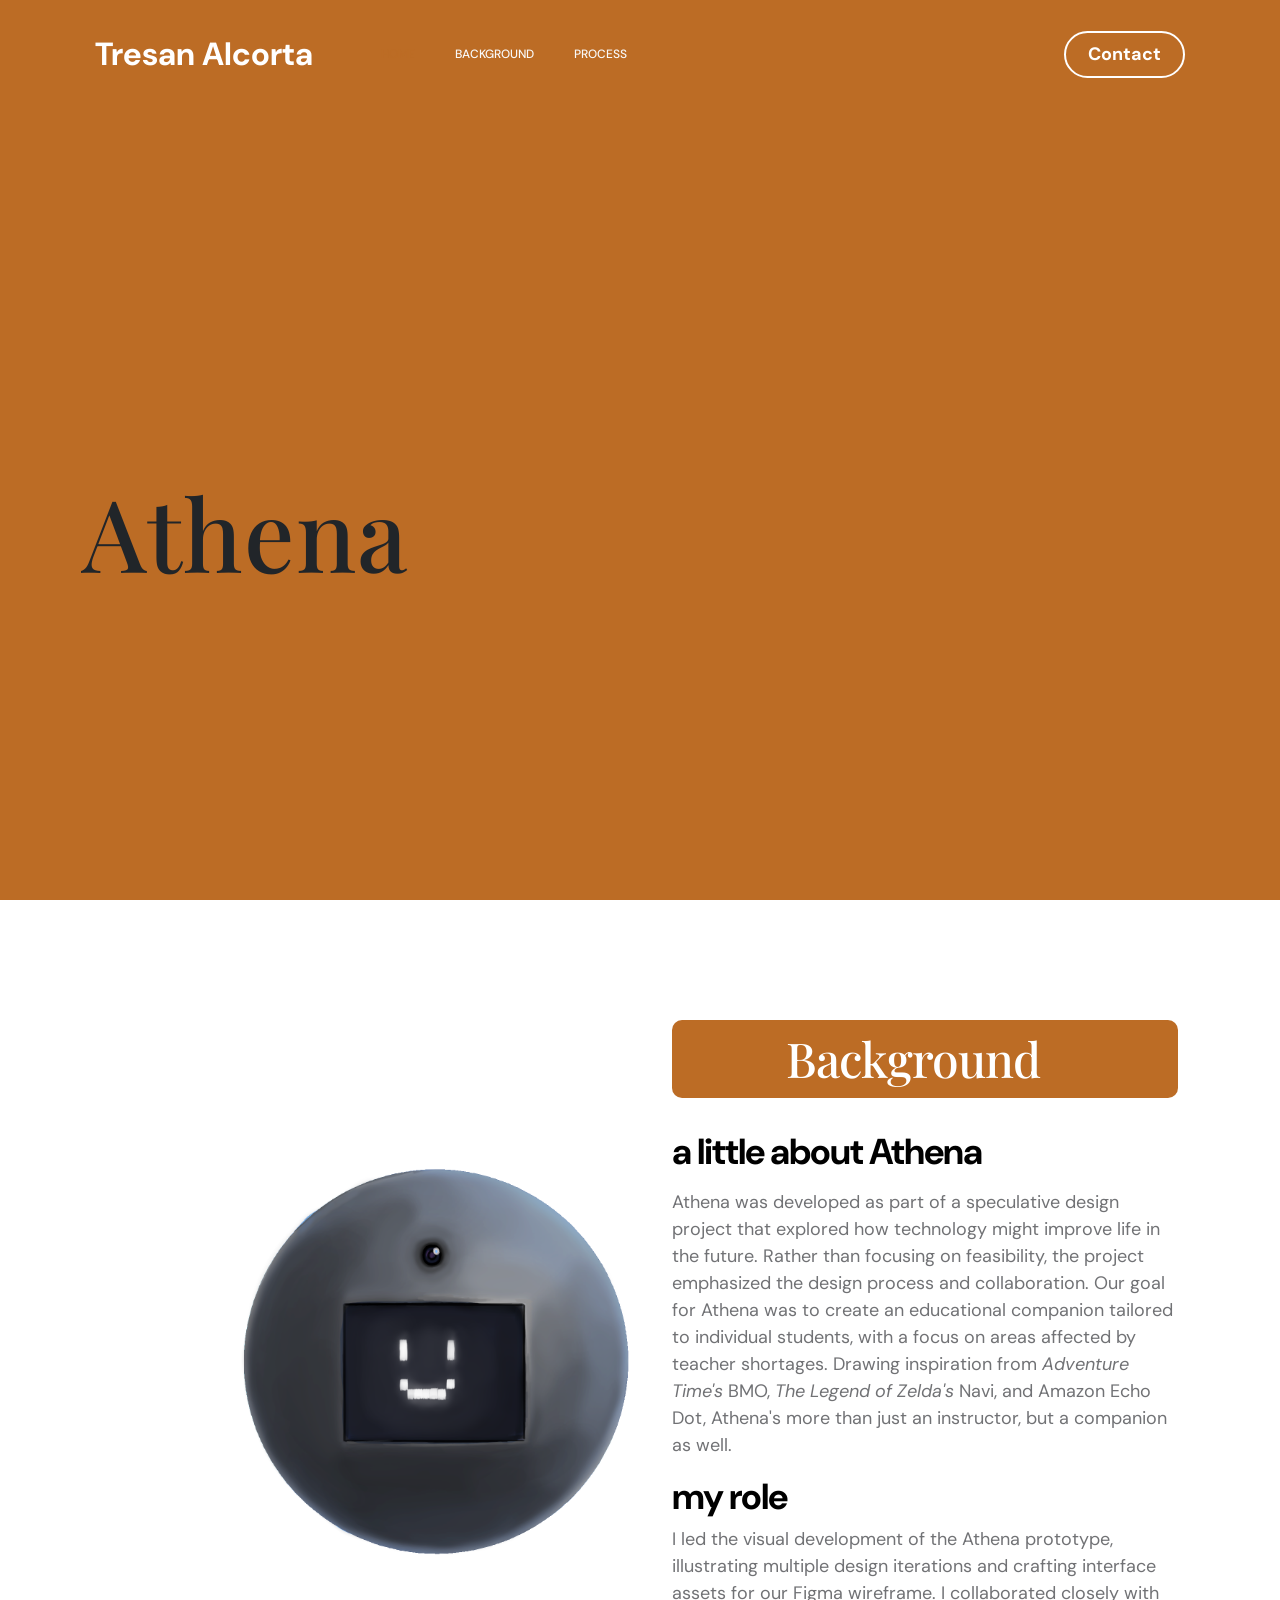
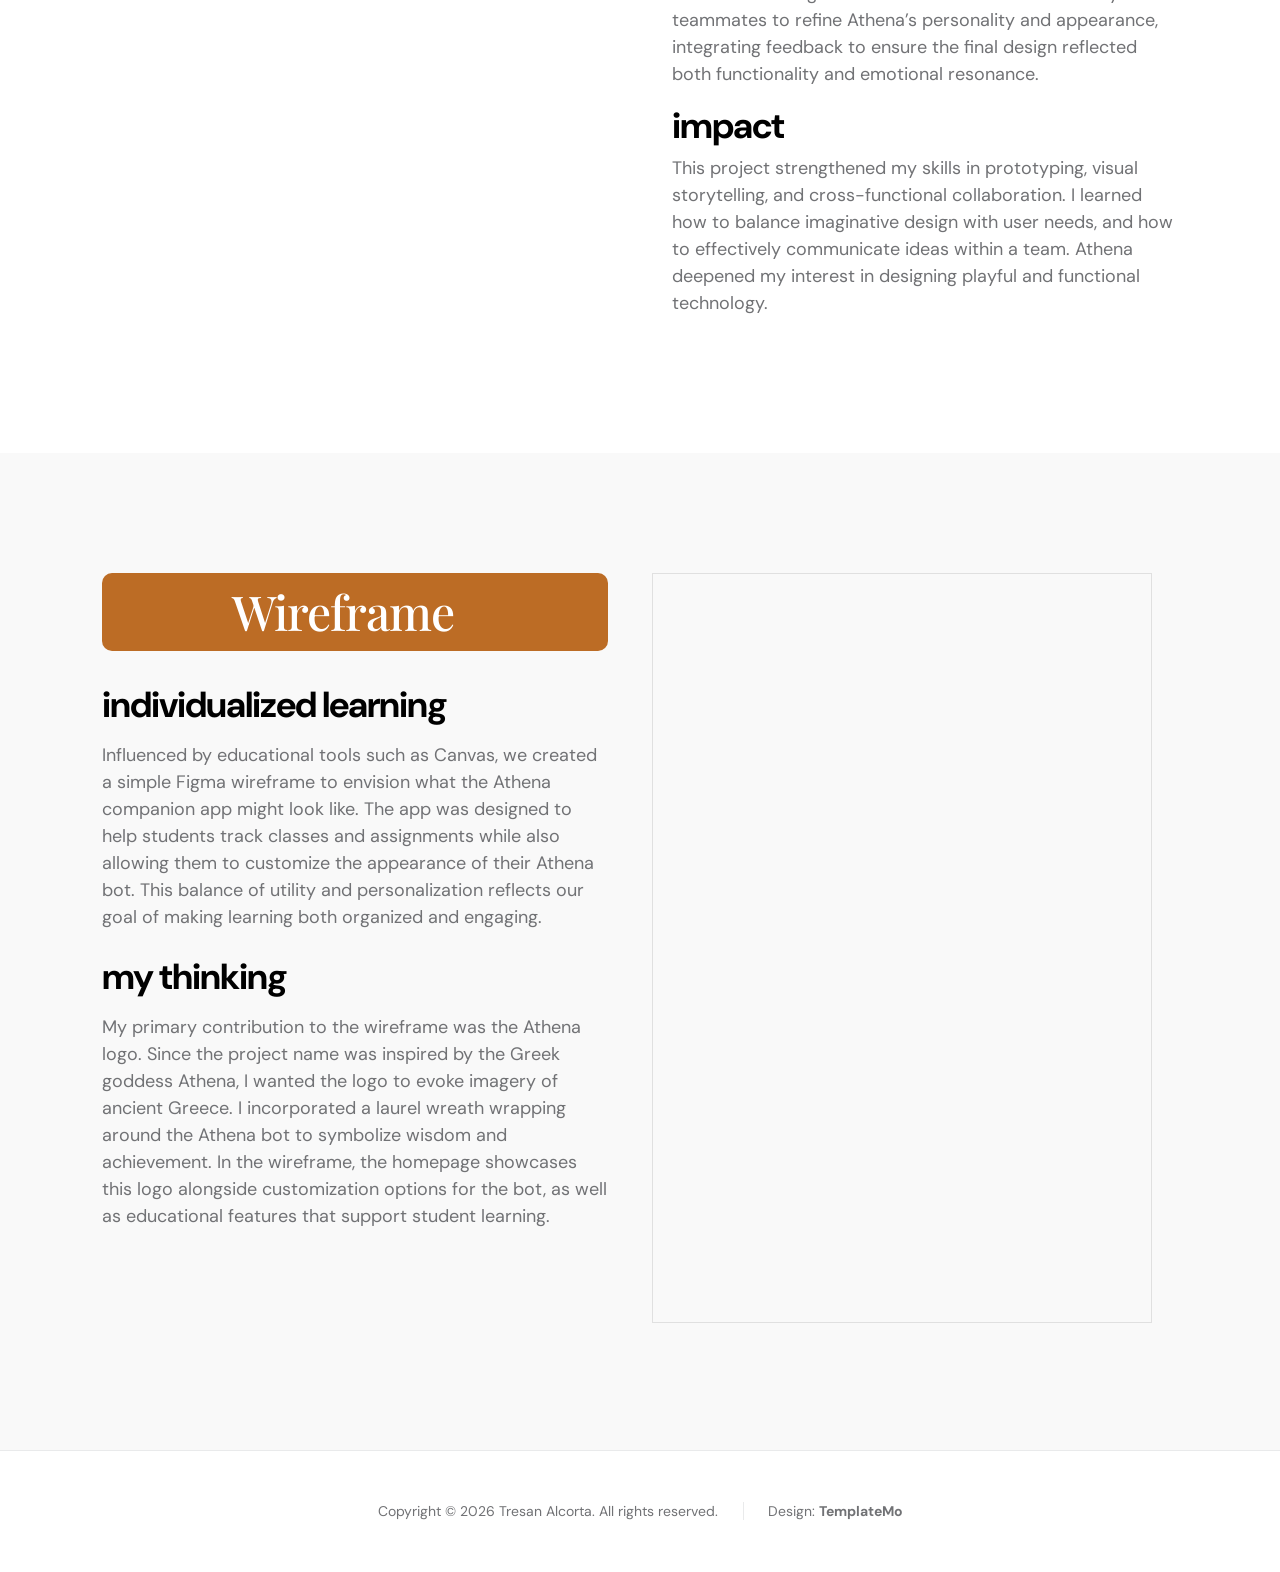
==== commit 1511c507: "fixed spacing in footer, updated link size on project cards" ====
--- a/athena.html
+++ b/athena.html
@@ -200,7 +200,7 @@
                     <div class="col-lg-12 col-12">
                         <div class="copyright-text-wrap">
                             <p class="mb-0">
-                                <span class="copyright-text">Copyright © 2025 Tresan Alcorta.  All rights reserved.</span>
+                                <span class="copyright-text">Copyright © 2026 Tresan Alcorta.  All rights reserved.</span>
                                 Design: 
                                 <a rel="sponsored" href="https://templatemo.com" target="_blank">TemplateMo</a>
                             </p>
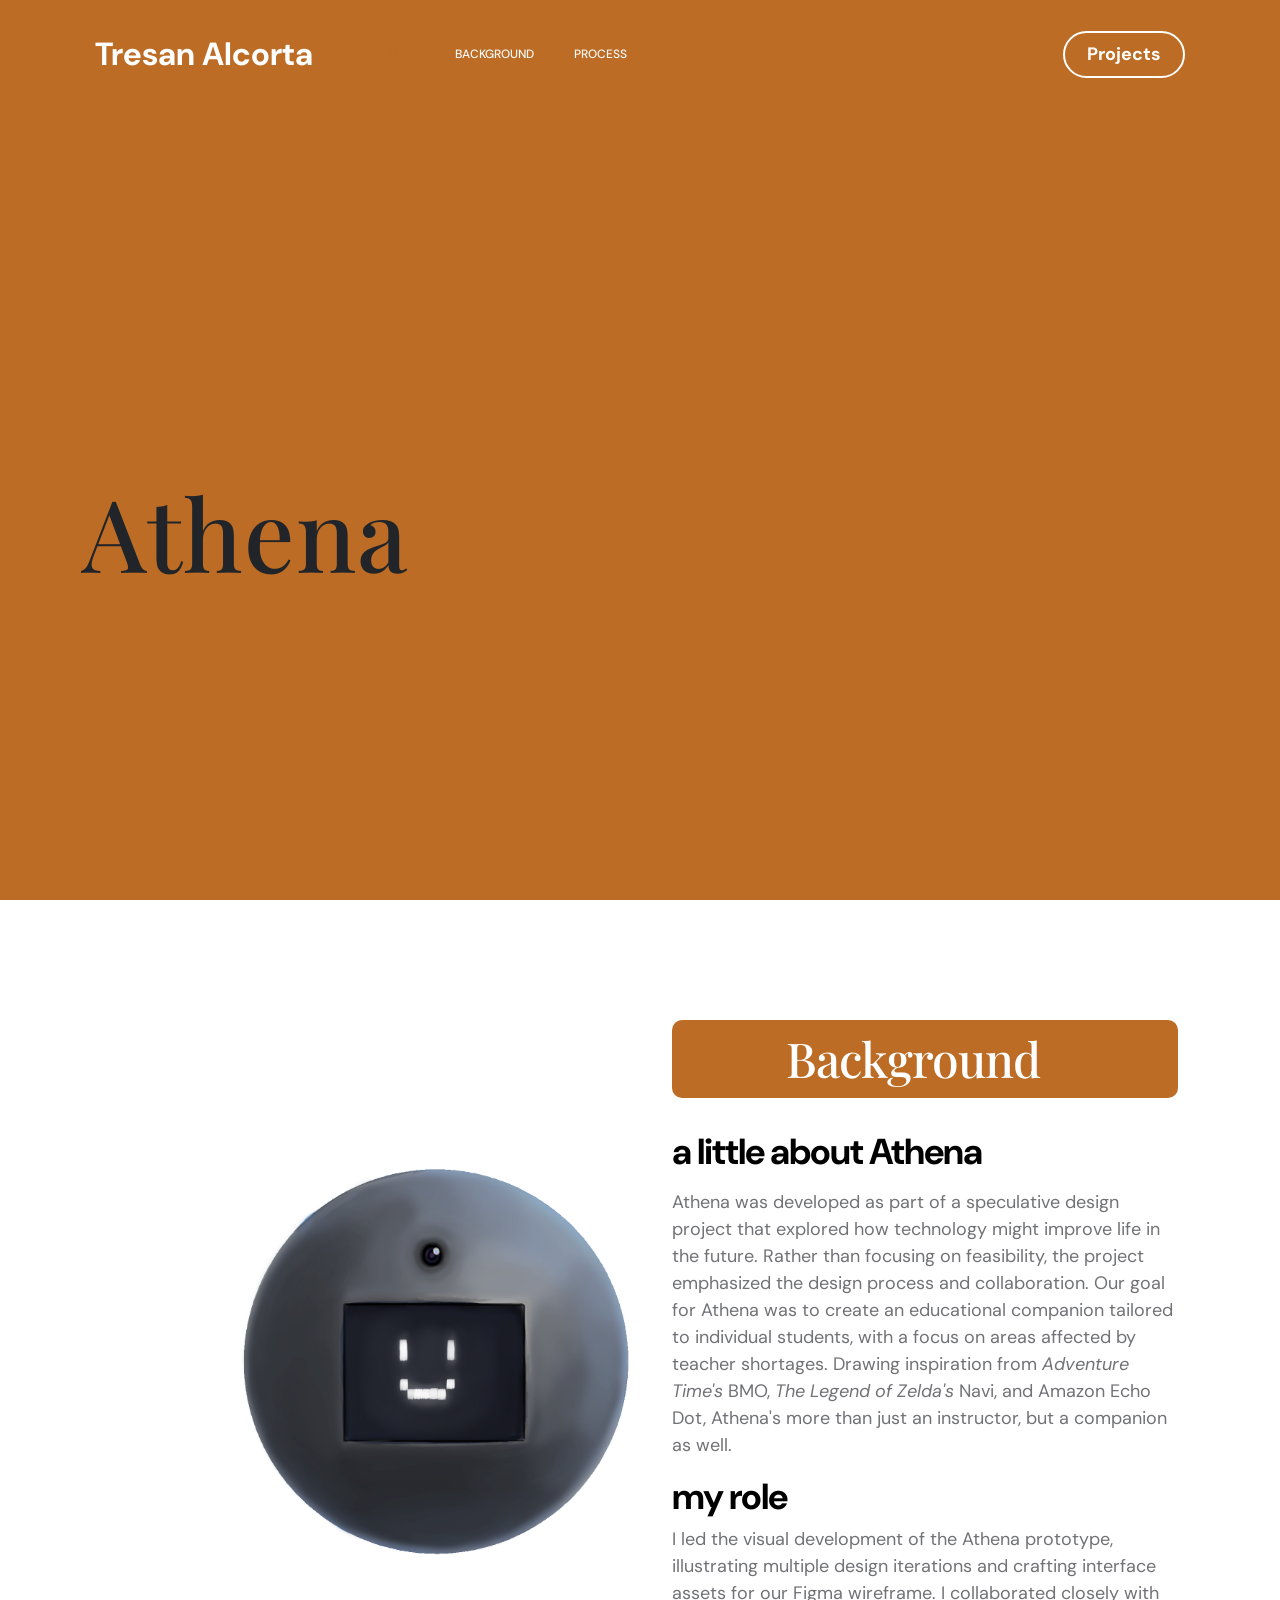
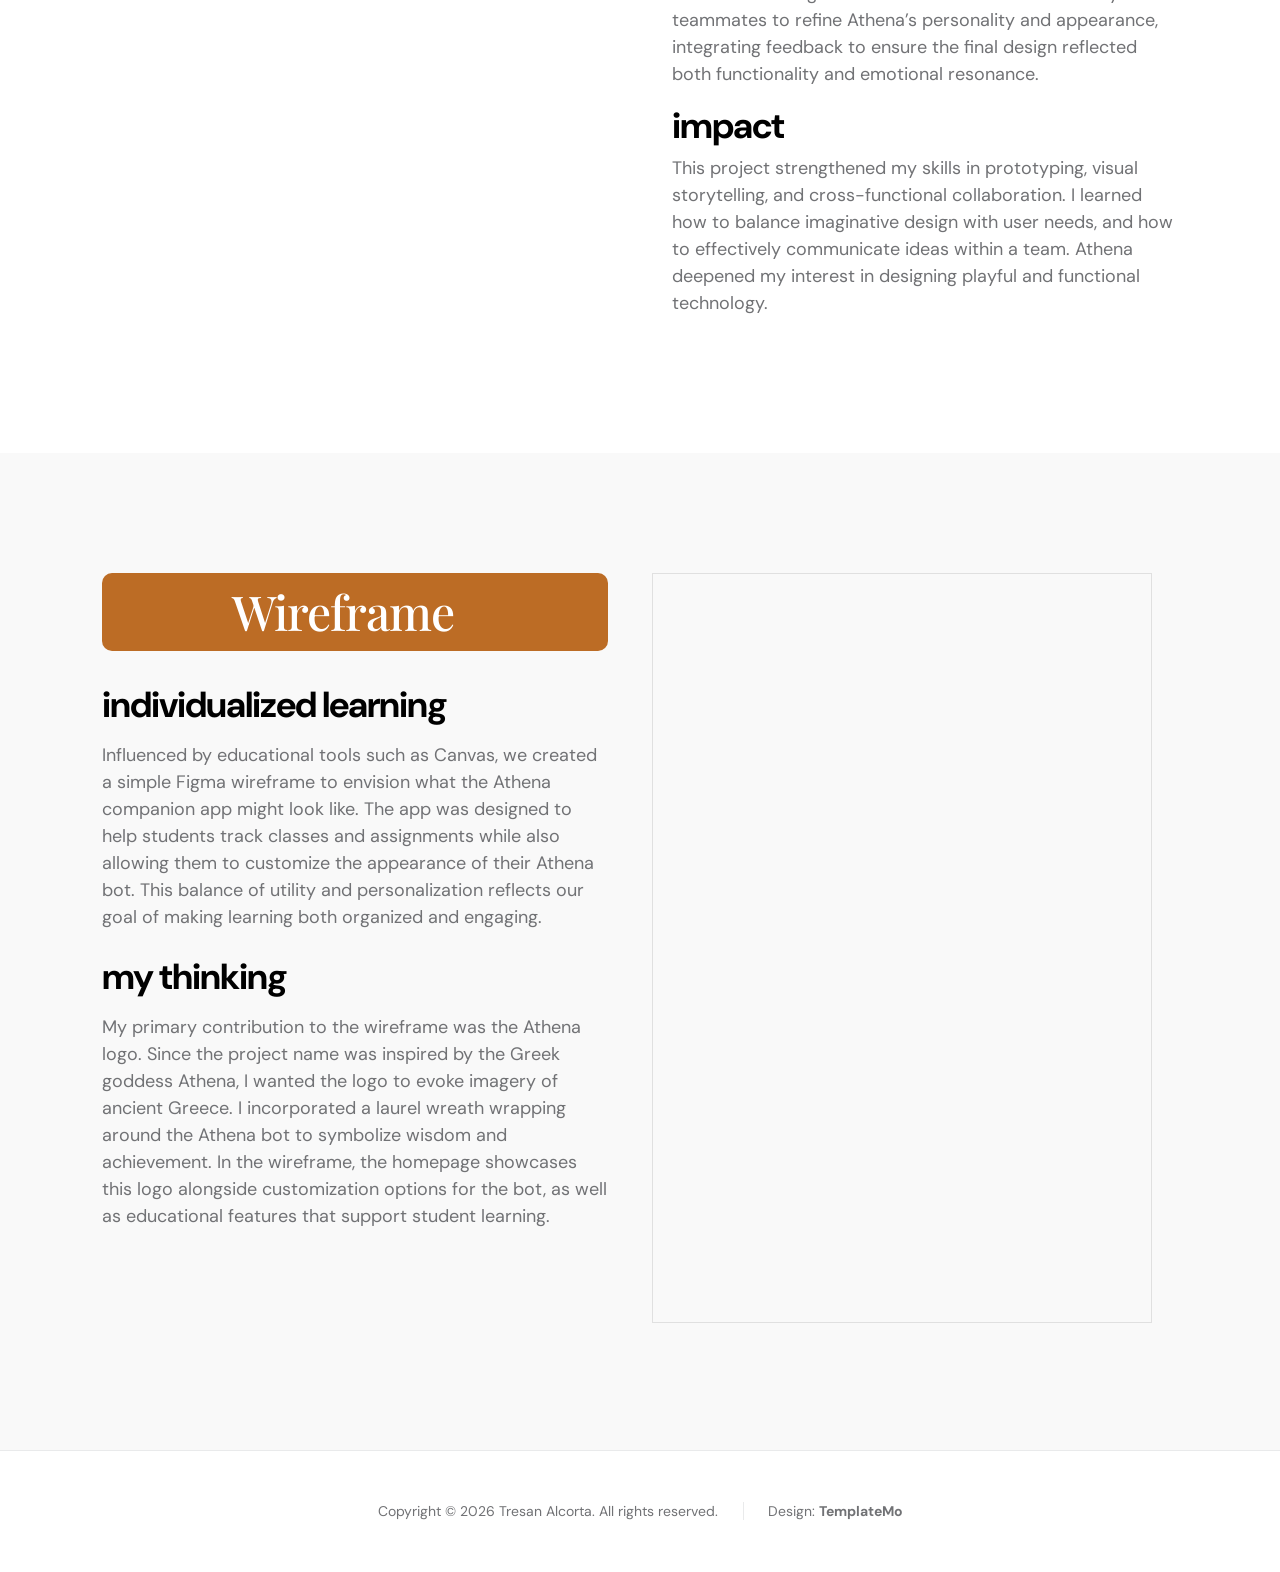
==== commit 087a2a31: "changed contact nav to projects on project pages" ====
--- a/athena.html
+++ b/athena.html
@@ -73,8 +73,8 @@
 
                     <div class="d-lg-flex align-items-center d-none ms-auto">
                         <!-- <i class="navbar-icon bi-telephone-plus me-3"></i> -->
-                        <a class="custom-btn btn" href="index.html#section_5">
-                            Contact
+                        <a class="custom-btn btn" href="index.html#section_4">
+                            Projects
                         </a>
                     </div>
                 </div>
